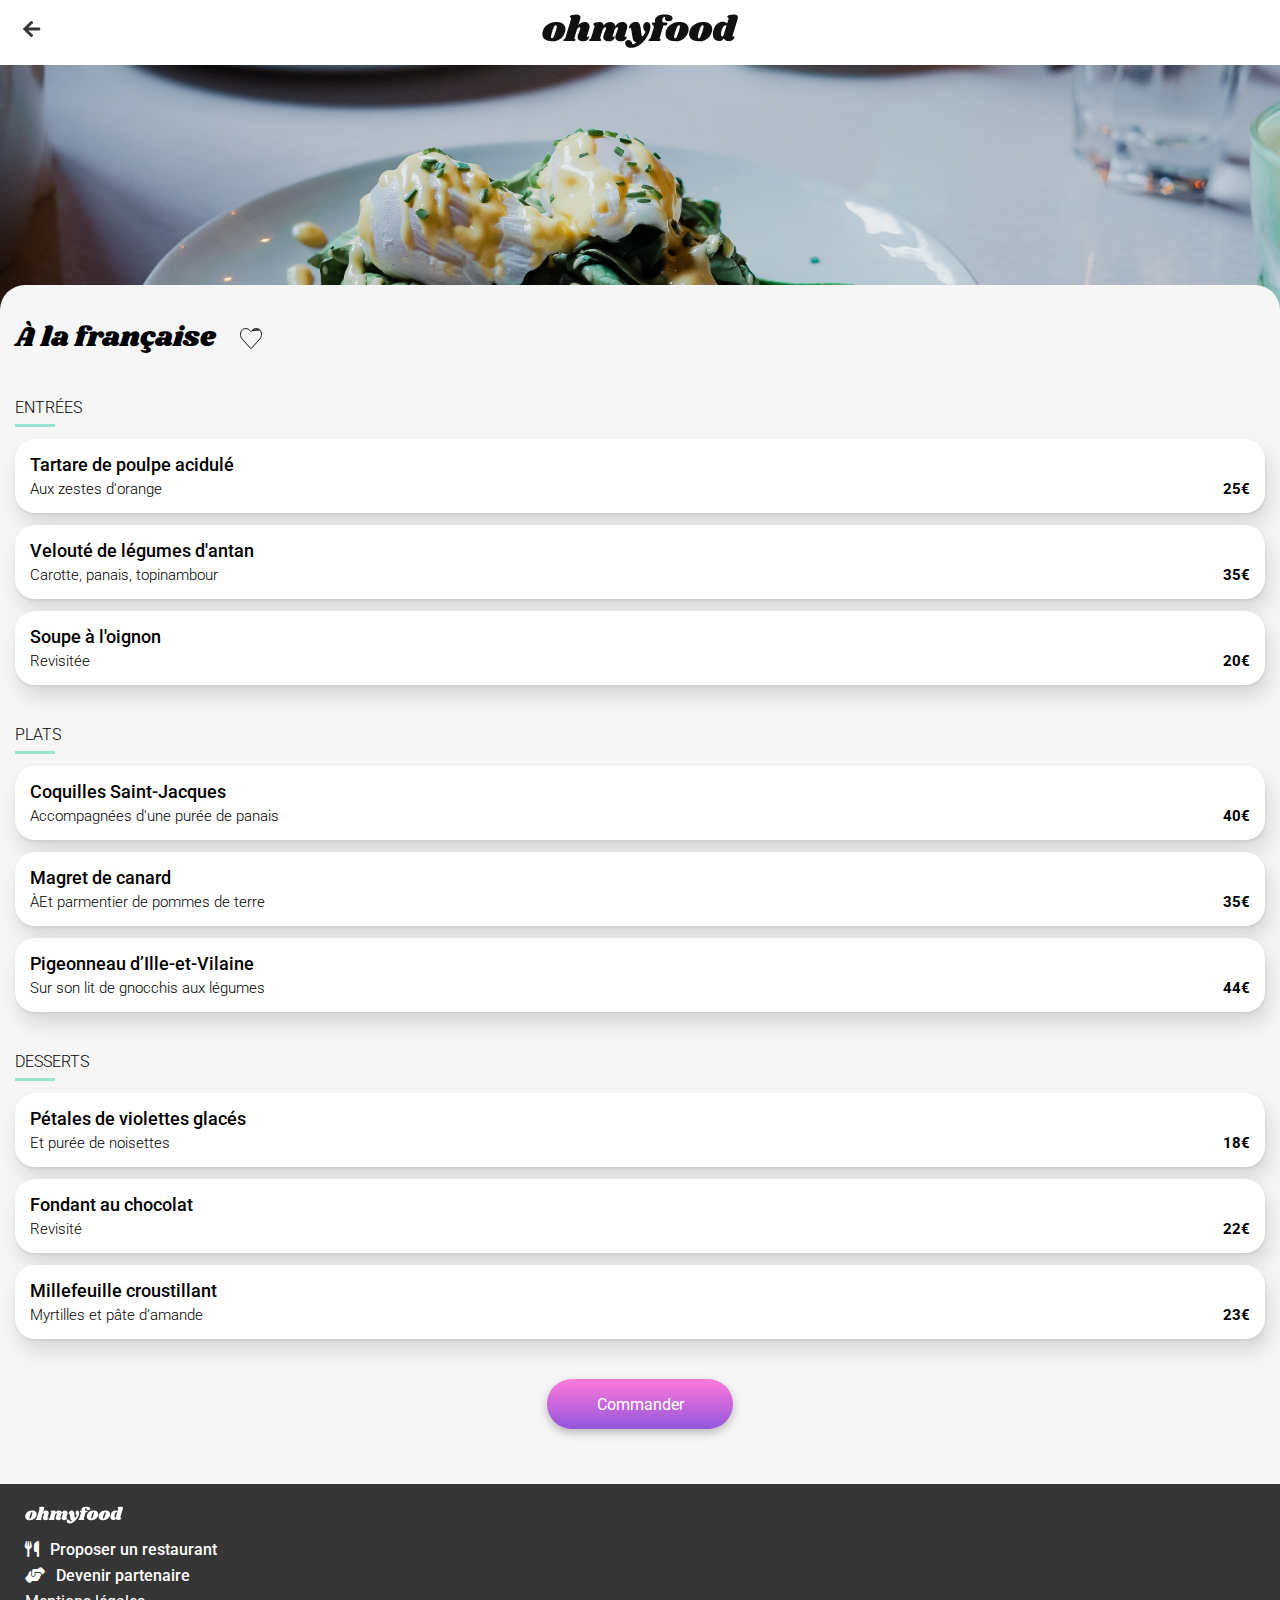
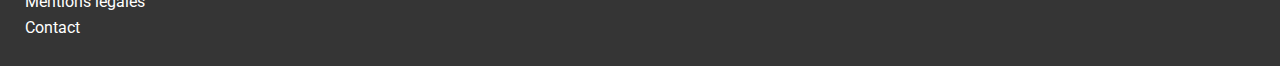
==== A-la-française.html @ bf2f16ec "ok" ====
<!DOCTYPE html>
<html lang="fr">
    <head>
        <meta charset="UTF-8">
        <meta name="viewport" content="width=device-width, initial-scale=1.0">
        <title>À la française</title>
        <link rel="stylesheet" href="https://cdnjs.cloudflare.com/ajax/libs/font-awesome/6.4.2/css/all.min.css">
        <link rel="stylesheet" href="style.css">
        <link rel="preconnect" href="https://fonts.googleapis.com">
        <link rel="preconnect" href="https://fonts.gstatic.com" crossorigin>
        <link href="https://fonts.googleapis.com/css2?family=Roboto:ital,wght@0,100;0,300;0,400;0,500;1,100;1,300;1,400;1,500&family=Shrikhand&display=swap" rel="stylesheet">
    </head>

    <body>
        <header class="header__restaurants">
            <span class="header__restaurants__icon"><a href="index.html"><img src="Assets/images/Icone/GoBack.svg" alt=""></a></span>
            <div><img src="Assets/images/logo/ohmyfood@2x.svg" alt="logo ohmyfood"></div>
        </header>

        <main>

            <section class="section__menu">
                <img class="section__menu__img" src="Assets/images/restaurants/toa-heftiba-DQKerTsQwi0-unsplash.jpg" alt="">
                <div class="menu">
                    <div class="menu__title_container">
                        <h1>À la française</h1>
                        <img class="menu__heart_unliked" src="Assets/images/Icone/Status=Default.svg" alt="">
                        <img class="menu__heart_liked" src="Assets/images/Icone/Status=Liked.svg" alt="">
                    </div>

                    <article class="menu__contain">
                        <h2>Entrées</h2>

                        <div class="menu__card ">
                            <p class="menu__card__title">Tartare de poulpe acidulé</p>
                            <p class="menu__card__subtitle">Aux zestes d'orange</p>
                            <span class="menu__card__price">25€</span>
                        </div>

                        <div class="menu__card ">
                            <p class="menu__card__title">Velouté de légumes d'antan</p>
                            <p class="menu__card__subtitle">Carotte, panais, topinambour</p>
                            <span class="menu__card__price">35€</span>
                        </div>

                        <div class="menu__card ">
                            <p class="menu__card__title">Soupe à l'oignon</p>
                            <p class="menu__card__subtitle">Revisitée</p>
                            <span class="menu__card__price">20€</span>
                        </div>
                    </article>

                    <article class="menu__contain">
                        <h2>Plats</h2>

                        <div class="menu__card ">
                            <p class="menu__card__title">Coquilles Saint-Jacques</p>
                            <p class="menu__card__subtitle">Accompagnées d'une purée de panais</p>
                            <span class="menu__card__price">40€</span>
                        </div>

                        <div class="menu__card ">
                            <p class="menu__card__title">Magret de canard</p>
                            <p class="menu__card__subtitle">ÀEt parmentier de pommes de terre</p>
                            <span class="menu__card__price">35€</span>
                        </div>

                        <div class="menu__card ">
                            <p class="menu__card__title">Pigeonneau d’Ille-et-Vilaine</p>
                            <p class="menu__card__subtitle">Sur son lit de gnocchis aux légumes</p>
                            <span class="menu__card__price">44€</span>
                        </div>
                    </article>

                    <article class="menu__contain">
                        <h2>Desserts</h2>

                        <div class="menu__card ">
                            <p class="menu__card__title">Pétales de violettes glacés</p>
                            <p class="menu__card__subtitle">Et purée de noisettes</p>
                            <span class="menu__card__price">18€</span>
                        </div>

                        <div class="menu__card ">
                            <p class="menu__card__title">Fondant au chocolat</p>
                            <p class="menu__card__subtitle">Revisité</p>
                            <span class="menu__card__price">22€</span>
                        </div>

                        <div class="menu__card ">
                            <p class="menu__card__title">Millefeuille croustillant</p>
                            <p class="menu__card__subtitle">Myrtilles et pâte d’amande</p>
                            <span class="menu__card__price">23€</span>
                        </div>
                    </article>

                    <div class="menu__btn__container"><button class="menu__btn">Commander</button></div>

                </div>
            </section>
        </main>

        <footer class="footer">
            <img src="Assets/images/logo/ohmyfood.svg" alt="logo Ohmyfood">
            <div class="footer__contain">
                <p><i class="fa-solid fa-utensils"></i>Proposer un restaurant</p>
                <p><i class="fa-solid fa-handshake-angle"></i>Devenir partenaire</p>
                <p class="size__txt">Mentions légales</p>
                <p class="size__txt">Contact</p>
            </div>
        </footer>
    </body>
</html>
---- style.css ----
.header__restaurants {
  display: flex;
  justify-content: center;
  padding: 14px 17px 13px 17px;
  position: relative;
}
.header__restaurants__icon {
  position: absolute;
  left: 17px;
}

.section__menu {
  display: flex;
  flex-direction: column;
  position: relative;
  background-color: #F6F6F6;
}
.section__menu h1 {
  font-family: "Shrikhand", cursive;
  font-size: 28px;
  margin-top: 32px;
  margin-right: 24px;
  font-weight: 400;
  margin-bottom: 0px;
}
.section__menu__img {
  object-fit: cover;
  height: 275px;
}
.section__menu .menu {
  background-color: #F6F6F6;
  position: relative;
  top: -55px;
  border-radius: 25px 25px 0px 0px;
  padding: 0px 15px;
  display: flex;
  flex-direction: column;
  gap: 40px;
}
.section__menu .menu h2 {
  font-size: 16px;
  font-style: normal;
  font-weight: 300;
  line-height: normal;
  text-transform: uppercase;
  border-bottom: 3px solid #99E2D0;
  margin: 0px;
  padding-bottom: 7px;
  width: 40px;
}
.section__menu .menu__title_container {
  position: relative;
  display: flex;
}
.section__menu .menu__heart_unliked {
  position: relative;
  bottom: -17px;
}
.section__menu .menu__heart_liked {
  position: relative;
  left: -22px;
  bottom: -17px;
  display: none;
}
.section__menu .menu__contain {
  display: flex;
  flex-direction: column;
  gap: 12px;
}
.section__menu .menu__card {
  background-color: white;
  border-radius: 20px;
  display: flex;
  flex-direction: column;
  padding: 15px;
  position: relative;
  gap: 5px;
  box-shadow: 0.9px 1.3px 2.4px rgba(0, 0, 0, 0.06), 4px 12px 19px rgba(0, 0, 0, 0.12);
}
.section__menu .menu__card p {
  margin: 0px;
}
.section__menu .menu__card__price {
  position: absolute;
  bottom: 15px;
  right: 15px;
  font-size: 15px;
  font-weight: 700;
}
.section__menu .menu__card__title {
  font-size: 18px;
  font-weight: 500;
}
.section__menu .menu__card__subtitle {
  font-size: 15px;
  font-weight: 300;
}
.section__menu .menu__btn__container {
  display: flex;
  justify-content: center;
}
.section__menu .menu__btn {
  border-radius: 25px;
  border: none;
  background-image: linear-gradient(0deg, #9356DC, #FF79DA);
  width: 186px;
  height: 50px;
  color: white;
  box-shadow: 0px 4px 10px 0px rgba(0, 0, 0, 0.25);
  font-family: "Roboto", sans-serif;
  font-size: 16px;
}

body {
  margin: 0px;
  font-family: "Roboto", sans-serif;
}

.header {
  display: flex;
  flex-direction: column;
  width: 100%;
}
.header .img__container {
  padding: 14px 89px 13px 89px;
  display: flex;
  justify-content: center;
}
.header img {
  width: 162px;
  height: 36px;
  padding: 0px 19px 0px 16px;
}
.header .header__location {
  display: flex;
  align-items: center;
  gap: 17px;
  justify-content: center;
  background-color: #EAEAEA;
}

.section-1 {
  display: flex;
  flex-direction: column;
  align-items: center;
  background-color: #F6F6F6;
  text-align: center;
  padding: 0px 25px 0px 25px;
}
.section-1 h1 {
  font-weight: 700;
  margin-top: 39px;
}
.section-1 p {
  font-size: 18px;
  font-weight: 300;
  color: #353535;
  margin: 0px;
}
.section-1 .btn {
  border-radius: 25px;
  border: none;
  background-image: linear-gradient(0deg, #9356DC, #FF79DA);
  width: 218px;
  height: 50px;
  color: white;
  box-shadow: 0px 4px 10px 0px rgba(0, 0, 0, 0.25);
  margin-bottom: 57px;
  margin-top: 27px;
  font-family: "Roboto", sans-serif;
  font-size: 16px;
}

.Fonctionnement {
  padding-left: 25px;
  padding-right: 25px;
  margin-top: 48px;
  margin-bottom: 68px;
}
.Fonctionnement h2 {
  margin-bottom: 26px;
  margin-top: 0px;
}
.Fonctionnement ol {
  display: flex;
  flex-direction: column;
  list-style-type: none;
  gap: 36px;
  padding: 0px;
}
.Fonctionnement li {
  background-color: #F6F6F6;
  padding: 20px 20px;
  border-radius: 15px;
  height: 32px;
  align-content: center;
  display: flex;
  flex-wrap: wrap;
  box-shadow: 0px 4px 15px 0px rgba(0, 0, 0, 0.15);
  font-weight: 500;
}
.Fonctionnement li .icon {
  color: #7E7E7E;
  margin-right: 20px;
}
.Fonctionnement li .icon__purple {
  color: #9356DC;
}
.Fonctionnement .numeration {
  background-color: #9356DC;
  color: white;
  display: grid;
  width: 24px;
  height: 24px;
  place-items: center;
  border-radius: 50px;
  position: relative;
  left: -30px;
}

.Restaurants {
  background-color: #F6F6F6;
  padding: 0px 25px 0px 25px;
  display: flow-root;
}
.Restaurants h2 {
  margin-top: 54px;
}
.Restaurants a {
  text-decoration: none;
  color: black;
}
.Restaurants .cards__container {
  display: flex;
  flex-direction: column;
  gap: 18px;
  margin-bottom: 66px;
}
.Restaurants .card {
  display: flex;
  flex-direction: column;
  border-radius: 15px;
  background-color: white;
  position: relative;
}
.Restaurants .card__img {
  object-fit: cover;
  border-radius: 15px 15px 0px 0px;
  height: 180px;
}
.Restaurants .card__new {
  height: 29px;
  width: 80px;
  background-color: #99E2D0;
  display: flex;
  place-items: center;
  justify-content: center;
  position: absolute;
  right: 13px;
  margin-top: 10px;
  color: #008766;
  border-radius: 2px;
}
.Restaurants .card__contain {
  padding: 16px 13px 12px 13px;
}
.Restaurants .card__tittle {
  font-size: 18px;
  font-weight: 700;
  margin: 0px;
}
.Restaurants .card__sub-tittle {
  font-size: 17px;
  font-weight: 300;
  margin: 0px;
}
.Restaurants .card__heart-container {
  display: flex;
  position: relative;
}
.Restaurants .card__heart-container .heart {
  position: absolute;
  right: 10px;
  top: -32px;
}
.Restaurants .card__heart-container .heart__like {
  display: none;
}

.footer {
  display: flex;
  flex-direction: column;
  padding: 22px 25px;
  align-items: flex-start;
  gap: 16px;
  background-color: #353535;
}
.footer .footer__contain {
  display: flex;
  flex-direction: column;
}
.footer p {
  color: white;
  font-weight: 500;
  margin-bottom: 7px;
  margin-top: 0px;
}
.footer i {
  margin-right: 11px;
}
.footer .size__txt {
  font-weight: 400;
}

/*# sourceMappingURL=style.css.map */
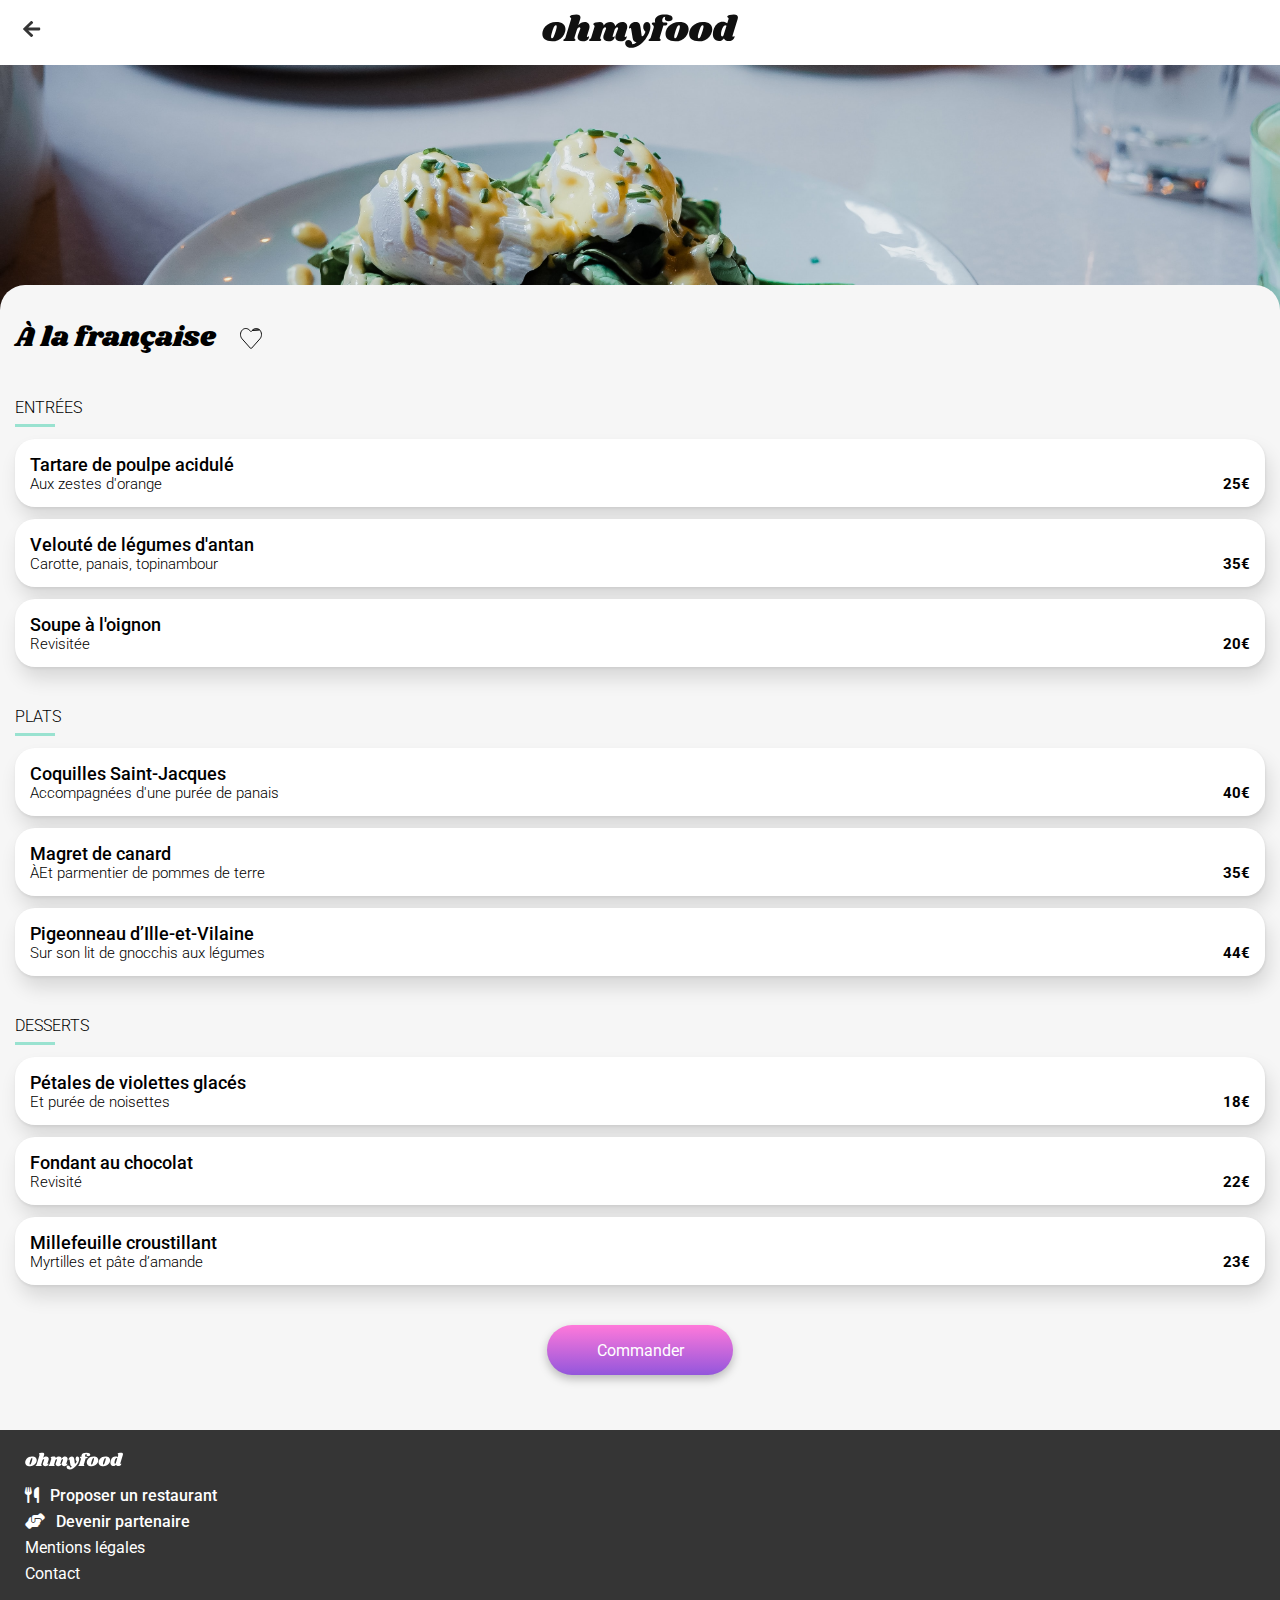
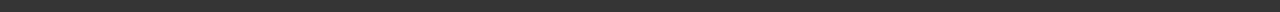
==== commit 33b0a70a: "ok" ====
--- a/A-la-française.html
+++ b/A-la-française.html
@@ -32,21 +32,33 @@
                         <h2>Entrées</h2>
 
                         <div class="menu__card ">
-                            <p class="menu__card__title">Tartare de poulpe acidulé</p>
-                            <p class="menu__card__subtitle">Aux zestes d'orange</p>
-                            <span class="menu__card__price">25€</span>
+                            <div>
+                                <p class="menu__card__title">Tartare de poulpe acidulé</p>
+                                <p class="menu__card__subtitle">Aux zestes d'orange<span class="menu__card__price">25€</span></p>
+                            </div>
+                            <div class="menu__card__select__btn ">
+                                <img src="Assets/images/Icone/Select button.svg" alt=""> 
+                             </div>
                         </div>
 
                         <div class="menu__card ">
-                            <p class="menu__card__title">Velouté de légumes d'antan</p>
-                            <p class="menu__card__subtitle">Carotte, panais, topinambour</p>
-                            <span class="menu__card__price">35€</span>
+                            <div>
+                                <p class="menu__card__title">Velouté de légumes d'antan</p>
+                                <p class="menu__card__subtitle">Carotte, panais, topinambour<span class="menu__card__price">35€</span></p>
+                            </div>
+                            <div class="menu__card__select__btn ">
+                                <img src="Assets/images/Icone/Select button.svg" alt=""> 
+                             </div>
                         </div>
 
                         <div class="menu__card ">
-                            <p class="menu__card__title">Soupe à l'oignon</p>
-                            <p class="menu__card__subtitle">Revisitée</p>
-                            <span class="menu__card__price">20€</span>
+                            <div>
+                                <p class="menu__card__title">Soupe à l'oignon</p>
+                                <p class="menu__card__subtitle">Revisitée<span class="menu__card__price">20€</span></p>
+                            </div>
+                            <div class="menu__card__select__btn ">
+                                <img src="Assets/images/Icone/Select button.svg" alt=""> 
+                             </div>
                         </div>
                     </article>
 
@@ -54,21 +66,33 @@
                         <h2>Plats</h2>
 
                         <div class="menu__card ">
-                            <p class="menu__card__title">Coquilles Saint-Jacques</p>
-                            <p class="menu__card__subtitle">Accompagnées d'une purée de panais</p>
-                            <span class="menu__card__price">40€</span>
+                            <div>
+                                <p class="menu__card__title">Coquilles Saint-Jacques</p>
+                                <p class="menu__card__subtitle">Accompagnées d'une purée de panais<span class="menu__card__price">40€</span></p>
+                            </div>
+                            <div class="menu__card__select__btn ">
+                                <img src="Assets/images/Icone/Select button.svg" alt=""> 
+                             </div>
                         </div>
 
                         <div class="menu__card ">
-                            <p class="menu__card__title">Magret de canard</p>
-                            <p class="menu__card__subtitle">ÀEt parmentier de pommes de terre</p>
-                            <span class="menu__card__price">35€</span>
+                            <div>
+                                <p class="menu__card__title">Magret de canard</p>
+                                <p class="menu__card__subtitle">ÀEt parmentier de pommes de terre<span class="menu__card__price">35€</span></p>
+                            </div>
+                            <div class="menu__card__select__btn ">
+                                <img src="Assets/images/Icone/Select button.svg" alt=""> 
+                             </div>
                         </div>
 
                         <div class="menu__card ">
-                            <p class="menu__card__title">Pigeonneau d’Ille-et-Vilaine</p>
-                            <p class="menu__card__subtitle">Sur son lit de gnocchis aux légumes</p>
-                            <span class="menu__card__price">44€</span>
+                            <div>
+                                <p class="menu__card__title">Pigeonneau d’Ille-et-Vilaine</p>
+                                <p class="menu__card__subtitle">Sur son lit de gnocchis aux légumes<span class="menu__card__price">44€</span></p>
+                            </div>
+                            <div class="menu__card__select__btn ">
+                                <img src="Assets/images/Icone/Select button.svg" alt=""> 
+                             </div>
                         </div>
                     </article>
 
@@ -76,21 +100,33 @@
                         <h2>Desserts</h2>
 
                         <div class="menu__card ">
-                            <p class="menu__card__title">Pétales de violettes glacés</p>
-                            <p class="menu__card__subtitle">Et purée de noisettes</p>
-                            <span class="menu__card__price">18€</span>
+                            <div>
+                                <p class="menu__card__title">Pétales de violettes glacés</p>
+                                <p class="menu__card__subtitle">Et purée de noisettes<span class="menu__card__price">18€</span></p>
+                            </div>
+                            <div class="menu__card__select__btn ">
+                                <img src="Assets/images/Icone/Select button.svg" alt=""> 
+                             </div>
                         </div>
 
                         <div class="menu__card ">
-                            <p class="menu__card__title">Fondant au chocolat</p>
-                            <p class="menu__card__subtitle">Revisité</p>
-                            <span class="menu__card__price">22€</span>
+                            <div>
+                                <p class="menu__card__title">Fondant au chocolat</p>
+                                <p class="menu__card__subtitle">Revisité<span class="menu__card__price">22€</span></p>
+                            </div>
+                            <div class="menu__card__select__btn ">
+                                <img src="Assets/images/Icone/Select button.svg" alt=""> 
+                             </div>
                         </div>
 
                         <div class="menu__card ">
-                            <p class="menu__card__title">Millefeuille croustillant</p>
-                            <p class="menu__card__subtitle">Myrtilles et pâte d’amande</p>
-                            <span class="menu__card__price">23€</span>
+                            <div>
+                                <p class="menu__card__title">Millefeuille croustillant</p>
+                                <p class="menu__card__subtitle">Myrtilles et pâte d’amande<span class="menu__card__price">23€</span></p>
+                            </div>
+                            <div class="menu__card__select__btn ">
+                                <img src="Assets/images/Icone/Select button.svg" alt=""> 
+                             </div>
                         </div>
                     </article>
 
--- a/style.css
+++ b/style.css
@@ -75,15 +75,13 @@
   padding: 15px;
   position: relative;
   gap: 5px;
+  height: 38px;
   box-shadow: 0.9px 1.3px 2.4px rgba(0, 0, 0, 0.06), 4px 12px 19px rgba(0, 0, 0, 0.12);
 }
 .section__menu .menu__card p {
   margin: 0px;
 }
 .section__menu .menu__card__price {
-  position: absolute;
-  bottom: 15px;
-  right: 15px;
   font-size: 15px;
   font-weight: 700;
 }
@@ -94,6 +92,14 @@
 .section__menu .menu__card__subtitle {
   font-size: 15px;
   font-weight: 300;
+  display: flex;
+  justify-content: space-between;
+}
+.section__menu .menu__card__select__btn {
+  position: absolute;
+  right: -1px;
+  top: -1px;
+  display: none;
 }
 .section__menu .menu__btn__container {
   display: flex;
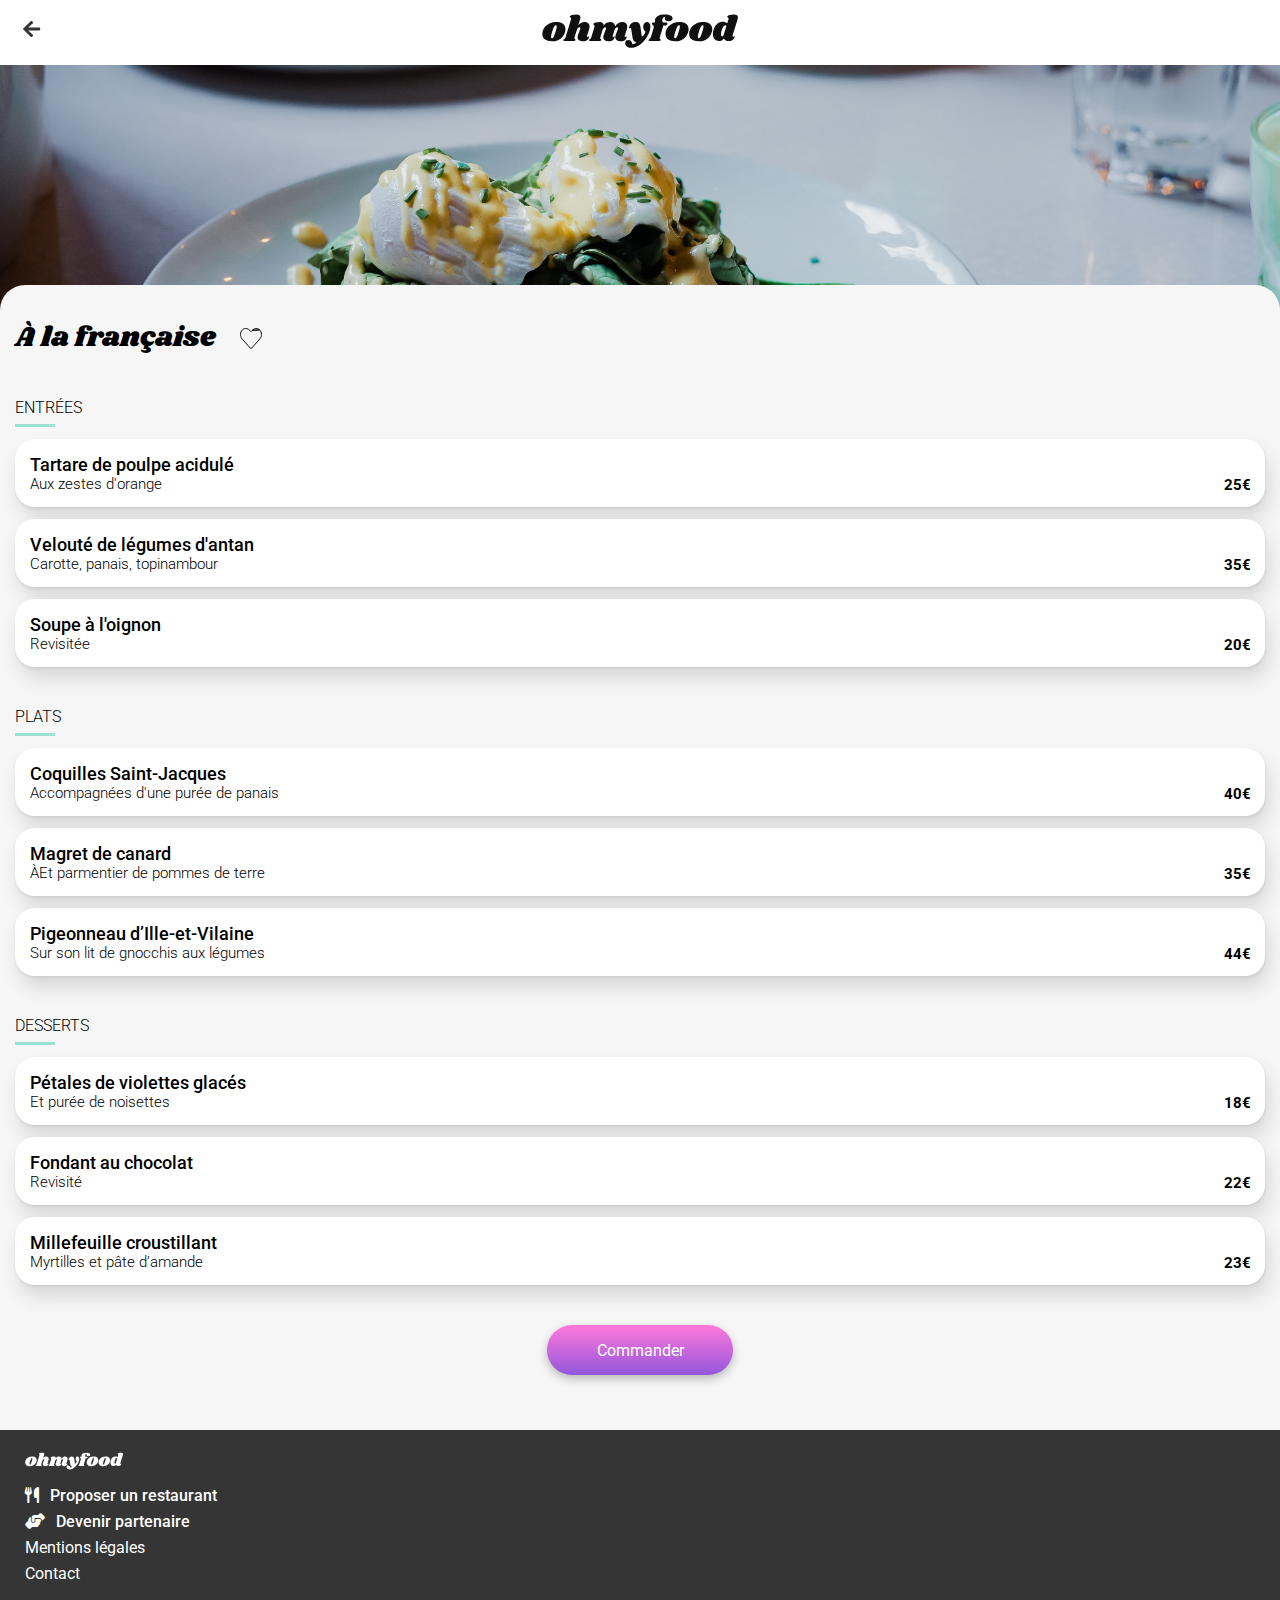
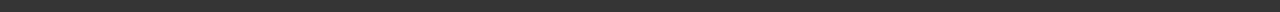
==== commit 0d66e3df: "ok" ====
--- a/A-la-française.html
+++ b/A-la-française.html
@@ -32,32 +32,35 @@
                         <h2>Entrées</h2>
 
                         <div class="menu__card ">
-                            <div>
+                            <div class="menu__text_container">
                                 <p class="menu__card__title">Tartare de poulpe acidulé</p>
-                                <p class="menu__card__subtitle">Aux zestes d'orange<span class="menu__card__price">25€</span></p>
+                                <p class="menu__card__subtitle">Aux zestes d'orange</p>
                             </div>
-                            <div class="menu__card__select__btn ">
-                                <img src="Assets/images/Icone/Select button.svg" alt=""> 
+                            <div class="menu__card__select__btn_container">
+                                <span class="menu__card__price">25€</span>
+                                <img class="menu__card__select__btn" src="Assets/images/Icone/Select button.svg" alt=""> 
                              </div>
                         </div>
 
                         <div class="menu__card ">
-                            <div>
+                            <div class="menu__text_container">
                                 <p class="menu__card__title">Velouté de légumes d'antan</p>
-                                <p class="menu__card__subtitle">Carotte, panais, topinambour<span class="menu__card__price">35€</span></p>
+                                <p class="menu__card__subtitle">Carotte, panais, topinambour</p>
                             </div>
-                            <div class="menu__card__select__btn ">
-                                <img src="Assets/images/Icone/Select button.svg" alt=""> 
+                            <div class="menu__card__select__btn_container">
+                                <span class="menu__card__price">35€</span>
+                                <img class="menu__card__select__btn" src="Assets/images/Icone/Select button.svg" alt="">
                              </div>
                         </div>
 
                         <div class="menu__card ">
-                            <div>
+                            <div class="menu__text_container">
                                 <p class="menu__card__title">Soupe à l'oignon</p>
-                                <p class="menu__card__subtitle">Revisitée<span class="menu__card__price">20€</span></p>
+                                <p class="menu__card__subtitle">Revisitée</p>
                             </div>
-                            <div class="menu__card__select__btn ">
-                                <img src="Assets/images/Icone/Select button.svg" alt=""> 
+                            <div class="menu__card__select__btn_container">
+                                <span class="menu__card__price">20€</span>
+                                <img class="menu__card__select__btn" src="Assets/images/Icone/Select button.svg" alt="">
                              </div>
                         </div>
                     </article>
@@ -66,32 +69,35 @@
                         <h2>Plats</h2>
 
                         <div class="menu__card ">
-                            <div>
+                            <div class="menu__text_container">
                                 <p class="menu__card__title">Coquilles Saint-Jacques</p>
-                                <p class="menu__card__subtitle">Accompagnées d'une purée de panais<span class="menu__card__price">40€</span></p>
+                                <p class="menu__card__subtitle">Accompagnées d'une purée de panais</p>
                             </div>
-                            <div class="menu__card__select__btn ">
-                                <img src="Assets/images/Icone/Select button.svg" alt=""> 
+                            <div class="menu__card__select__btn_container">
+                                <span class="menu__card__price">40€</span>
+                                <img class="menu__card__select__btn" src="Assets/images/Icone/Select button.svg" alt=""> 
                              </div>
                         </div>
 
                         <div class="menu__card ">
-                            <div>
+                            <div class="menu__text_container">
                                 <p class="menu__card__title">Magret de canard</p>
-                                <p class="menu__card__subtitle">ÀEt parmentier de pommes de terre<span class="menu__card__price">35€</span></p>
+                                <p class="menu__card__subtitle">ÀEt parmentier de pommes de terre</p>
                             </div>
-                            <div class="menu__card__select__btn ">
-                                <img src="Assets/images/Icone/Select button.svg" alt=""> 
+                            <div class="menu__card__select__btn_container">
+                                <span class="menu__card__price">35€</span>
+                                <img class="menu__card__select__btn" src="Assets/images/Icone/Select button.svg" alt=""> 
                              </div>
                         </div>
 
                         <div class="menu__card ">
-                            <div>
+                            <div class="menu__text_container">
                                 <p class="menu__card__title">Pigeonneau d’Ille-et-Vilaine</p>
-                                <p class="menu__card__subtitle">Sur son lit de gnocchis aux légumes<span class="menu__card__price">44€</span></p>
+                                <p class="menu__card__subtitle">Sur son lit de gnocchis aux légumes</p>
                             </div>
-                            <div class="menu__card__select__btn ">
-                                <img src="Assets/images/Icone/Select button.svg" alt=""> 
+                            <div class="menu__card__select__btn_container">
+                                <span class="menu__card__price">44€</span>
+                                <img class="menu__card__select__btn" src="Assets/images/Icone/Select button.svg" alt="">
                              </div>
                         </div>
                     </article>
@@ -100,32 +106,35 @@
                         <h2>Desserts</h2>
 
                         <div class="menu__card ">
-                            <div>
+                            <div class="menu__text_container">
                                 <p class="menu__card__title">Pétales de violettes glacés</p>
-                                <p class="menu__card__subtitle">Et purée de noisettes<span class="menu__card__price">18€</span></p>
+                                <p class="menu__card__subtitle">Et purée de noisettes</p>
                             </div>
-                            <div class="menu__card__select__btn ">
-                                <img src="Assets/images/Icone/Select button.svg" alt=""> 
+                            <div class="menu__card__select__btn_container">
+                                <span class="menu__card__price">18€</span>
+                                <img class="menu__card__select__btn" src="Assets/images/Icone/Select button.svg" alt="">
                              </div>
                         </div>
 
                         <div class="menu__card ">
-                            <div>
+                            <div class="menu__text_container">
                                 <p class="menu__card__title">Fondant au chocolat</p>
-                                <p class="menu__card__subtitle">Revisité<span class="menu__card__price">22€</span></p>
+                                <p class="menu__card__subtitle">Revisité</p>
                             </div>
-                            <div class="menu__card__select__btn ">
-                                <img src="Assets/images/Icone/Select button.svg" alt=""> 
+                            <div class="menu__card__select__btn_container">
+                                <span class="menu__card__price">22€</span>
+                                <img class="menu__card__select__btn" src="Assets/images/Icone/Select button.svg" alt="">
                              </div>
                         </div>
 
                         <div class="menu__card ">
-                            <div>
+                            <div class="menu__text_container">
                                 <p class="menu__card__title">Millefeuille croustillant</p>
-                                <p class="menu__card__subtitle">Myrtilles et pâte d’amande<span class="menu__card__price">23€</span></p>
+                                <p class="menu__card__subtitle">Myrtilles et pâte d’amande</p>
                             </div>
-                            <div class="menu__card__select__btn ">
-                                <img src="Assets/images/Icone/Select button.svg" alt=""> 
+                            <div class="menu__card__select__btn_container">
+                                <span class="menu__card__price">23€</span>
+                                <img class="menu__card__select__btn" src="Assets/images/Icone/Select button.svg" alt=""> 
                              </div>
                         </div>
                     </article>
--- a/style.css
+++ b/style.css
@@ -49,8 +49,12 @@
   width: 40px;
 }
 .section__menu .menu__title_container {
-  position: relative;
-  display: flex;
+  display: flex;
+}
+.section__menu .menu__text_container {
+  display: flex;
+  flex-direction: column;
+  width: 80%;
 }
 .section__menu .menu__heart_unliked {
   position: relative;
@@ -80,10 +84,15 @@
 }
 .section__menu .menu__card p {
   margin: 0px;
+  text-overflow: ellipsis;
+  overflow-x: hidden;
+  white-space: nowrap;
 }
 .section__menu .menu__card__price {
   font-size: 15px;
   font-weight: 700;
+  margin-top: 38px;
+  margin-right: 15px;
 }
 .section__menu .menu__card__title {
   font-size: 18px;
@@ -92,13 +101,14 @@
 .section__menu .menu__card__subtitle {
   font-size: 15px;
   font-weight: 300;
-  display: flex;
-  justify-content: space-between;
-}
-.section__menu .menu__card__select__btn {
+}
+.section__menu .menu__card__select__btn_container {
   position: absolute;
   right: -1px;
   top: -1px;
+  display: flex;
+}
+.section__menu .menu__card__select__btn {
   display: none;
 }
 .section__menu .menu__btn__container {
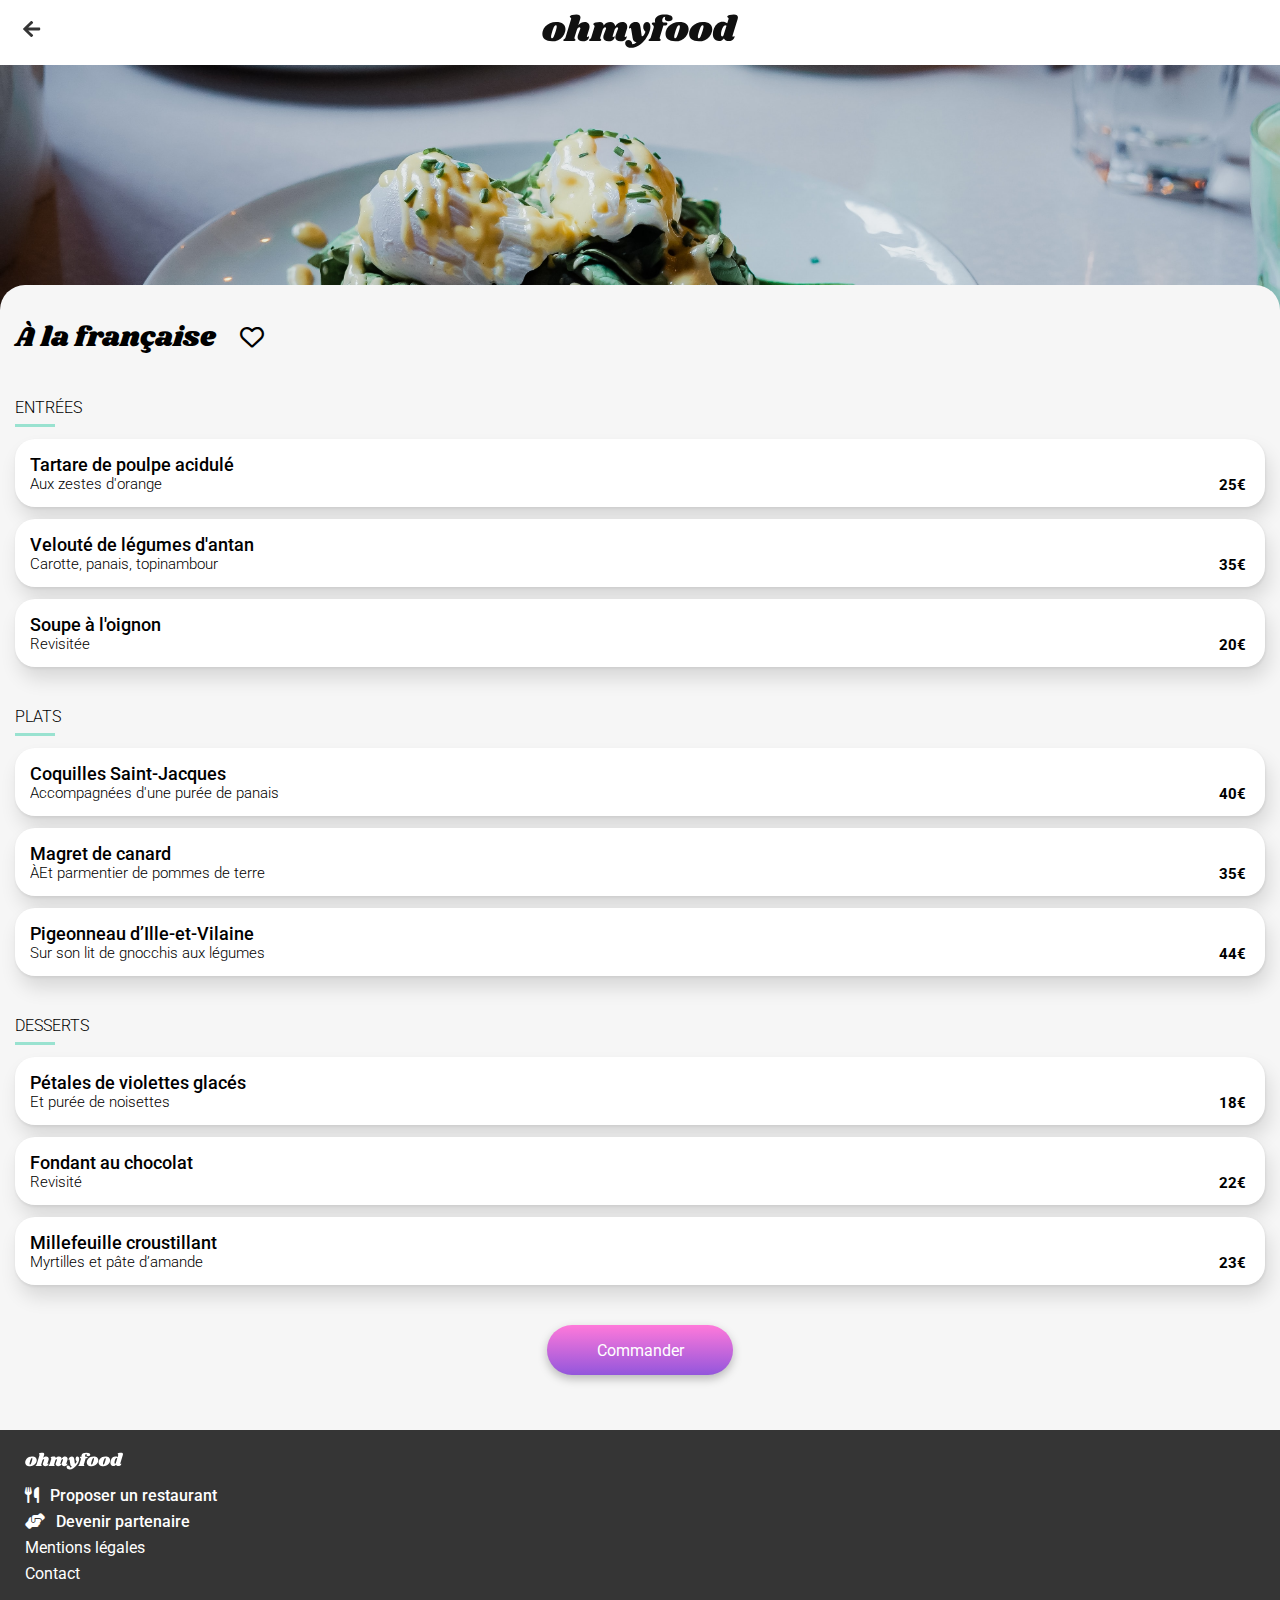
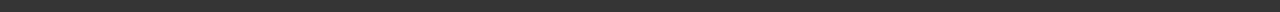
==== commit 5cfbb1a7: "ok" ====
--- a/A-la-française.html
+++ b/A-la-française.html
@@ -24,8 +24,10 @@
                 <div class="menu">
                     <div class="menu__title_container">
                         <h1>À la française</h1>
-                        <img class="menu__heart_unliked" src="Assets/images/Icone/Status=Default.svg" alt="">
-                        <img class="menu__heart_liked" src="Assets/images/Icone/Status=Liked.svg" alt="">
+                        <div class="menu__heart_container">
+                            <i class="fa-heart fas"></i>
+                            <i class="fa-heart far"></i>
+                        </div>
                     </div>
 
                     <article class="menu__contain">
--- a/style.css
+++ b/style.css
@@ -50,21 +50,37 @@
 }
 .section__menu .menu__title_container {
   display: flex;
+  align-items: baseline;
+}
+.section__menu .menu__heart_container {
+  position: relative;
+  height: 24px;
+}
+.section__menu .menu__heart_container i {
+  font-size: 1.5rem;
+}
+.section__menu .menu__heart_container .fas {
+  position: absolute;
+  opacity: 0;
+  cursor: pointer;
+  background-clip: text;
+  -webkit-background-clip: text;
+  color: transparent;
+  background: -webkit-linear-gradient(#9356DC 25%, #FF79DA 100%);
+}
+.section__menu .menu__heart_container:hover .fas {
+  transition: all 150ms ease-in;
+  display: inline;
+  opacity: 1;
+}
+.section__menu .menu__heart_container:hover .far {
+  transition: all 150ms ease-in;
+  opacity: 0;
 }
 .section__menu .menu__text_container {
   display: flex;
   flex-direction: column;
   width: 80%;
-}
-.section__menu .menu__heart_unliked {
-  position: relative;
-  bottom: -17px;
-}
-.section__menu .menu__heart_liked {
-  position: relative;
-  left: -22px;
-  bottom: -17px;
-  display: none;
 }
 .section__menu .menu__contain {
   display: flex;
@@ -109,7 +125,14 @@
   display: flex;
 }
 .section__menu .menu__card__select__btn {
-  display: none;
+  opacity: 0;
+  width: 5px;
+}
+.section__menu .menu__card__select__btn:hover {
+  opacity: 1;
+  margin-right: 0px;
+  transition: 0.1s;
+  width: 60px;
 }
 .section__menu .menu__btn__container {
   display: flex;
@@ -125,6 +148,11 @@
   box-shadow: 0px 4px 10px 0px rgba(0, 0, 0, 0.25);
   font-family: "Roboto", sans-serif;
   font-size: 16px;
+}
+.section__menu .menu__btn:hover {
+  transform: scale(1.1);
+  opacity: 0.8;
+  box-shadow: 0px 4px 10px 0px rgba(0, 0, 0, 0.35);
 }
 
 body {
@@ -186,6 +214,11 @@
   font-family: "Roboto", sans-serif;
   font-size: 16px;
 }
+.section-1 .btn:hover {
+  opacity: 0.8;
+  box-shadow: 0px 4px 10px 0px rgba(0, 0, 0, 0.35);
+  transition: all 0.5s ease-in-out;
+}
 
 .Fonctionnement {
   padding-left: 25px;
@@ -293,14 +326,28 @@
 .Restaurants .card__heart-container {
   display: flex;
   position: relative;
-}
-.Restaurants .card__heart-container .heart {
-  position: absolute;
-  right: 10px;
-  top: -32px;
-}
-.Restaurants .card__heart-container .heart__like {
-  display: none;
+  justify-content: flex-end;
+}
+.Restaurants .card__heart-container i {
+  font-size: 1.5rem;
+}
+.Restaurants .card__heart-container .fas {
+  position: absolute;
+  opacity: 0;
+  cursor: pointer;
+  background-clip: text;
+  -webkit-background-clip: text;
+  color: transparent;
+  background: -webkit-linear-gradient(#9356DC 25%, #FF79DA 100%);
+}
+.Restaurants .card__heart-container:hover .fas {
+  transition: all 150ms ease-in;
+  display: inline;
+  opacity: 1;
+}
+.Restaurants .card__heart-container:hover .far {
+  transition: all 150ms ease-in;
+  opacity: 0;
 }
 
 .footer {
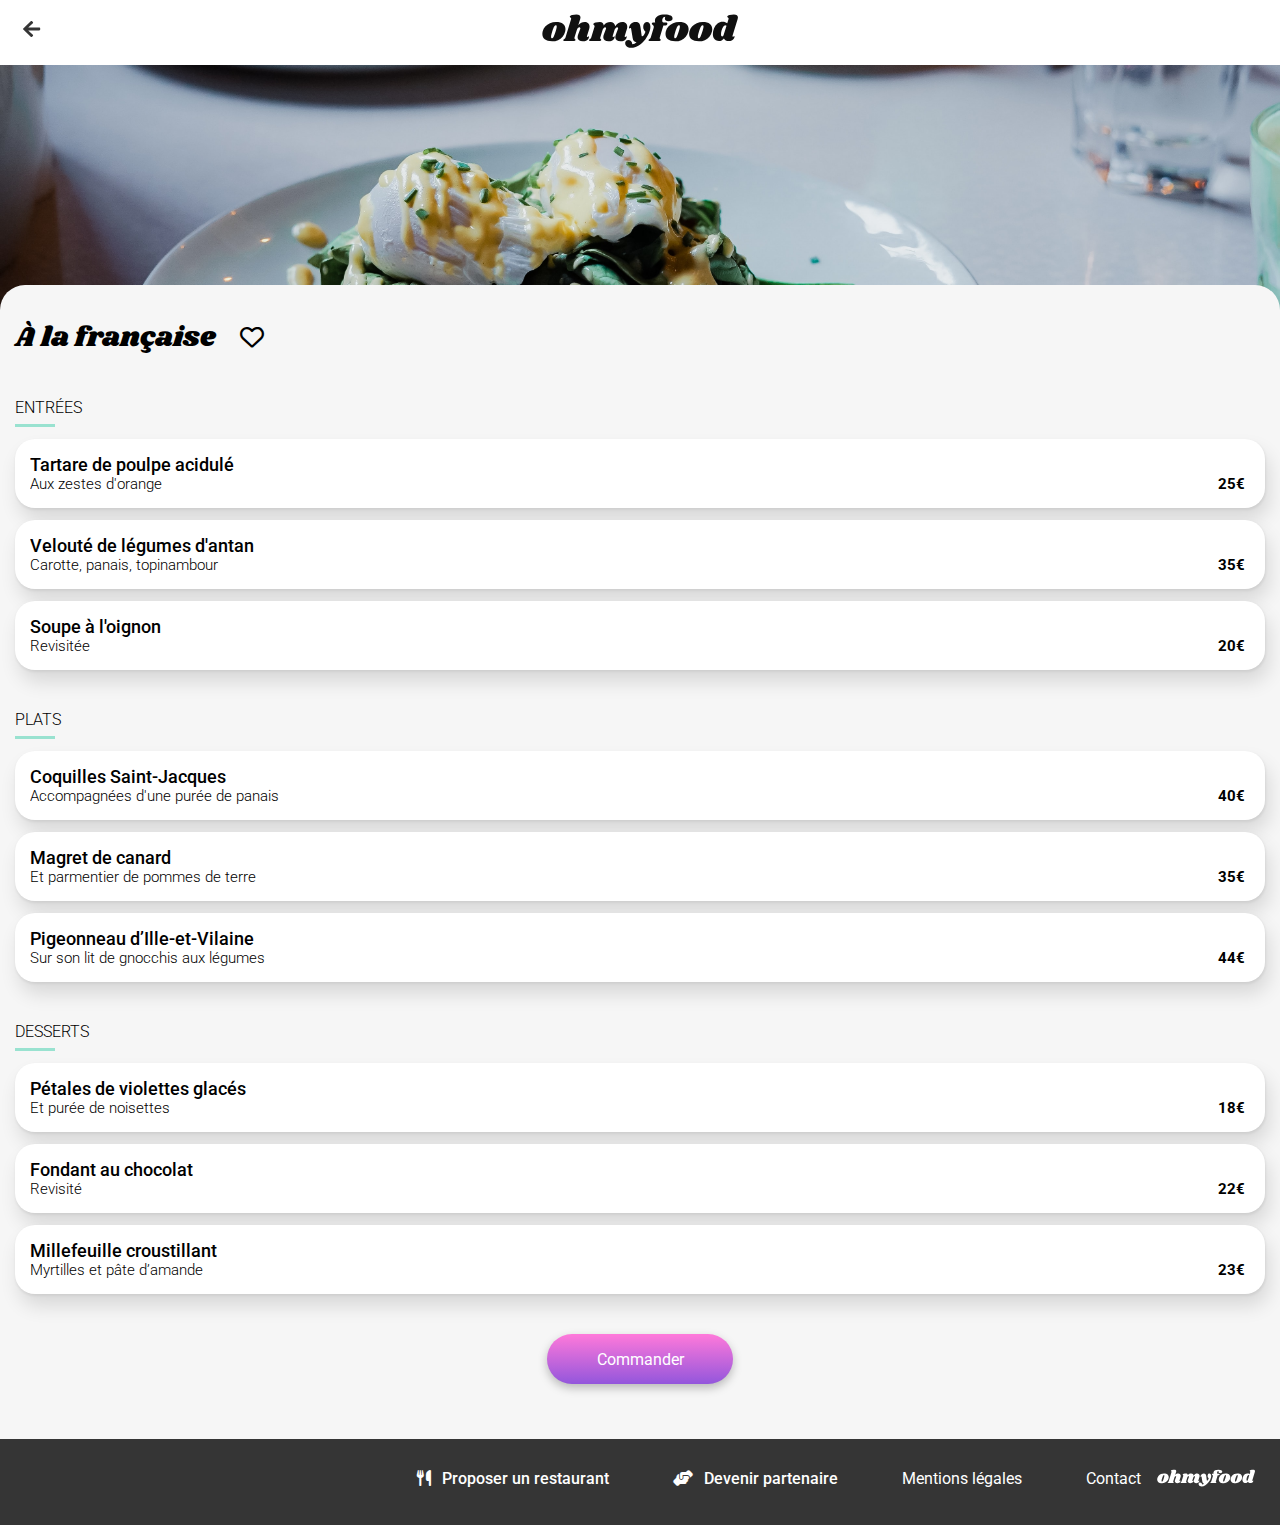
==== commit bbf85aa7: "finition animation" ====
--- a/A-la-française.html
+++ b/A-la-française.html
@@ -33,115 +33,133 @@
                     <article class="menu__contain">
                         <h2>Entrées</h2>
 
-                        <div class="menu__card ">
-                            <div class="menu__text_container">
-                                <p class="menu__card__title">Tartare de poulpe acidulé</p>
-                                <p class="menu__card__subtitle">Aux zestes d'orange</p>
+                        <div class="card_menu">
+                            <div class="card_menu__text_container">
+                                <p class="card_menu__title">Tartare de poulpe acidulé</p>
+                                <p class="card_menu__subtitle">Aux zestes d'orange</p>
                             </div>
-                            <div class="menu__card__select__btn_container">
-                                <span class="menu__card__price">25€</span>
-                                <img class="menu__card__select__btn" src="Assets/images/Icone/Select button.svg" alt=""> 
-                             </div>
+                            <div class="card_menu__price">25€</div>
+                            <div class="card_menu__check_done">
+                                <div class="card_menu__check_wrap">
+                                    <i class="card_menu__check_icon fas fa-check"></i>
+                                </div>
+                            </div>
                         </div>
 
-                        <div class="menu__card ">
-                            <div class="menu__text_container">
-                                <p class="menu__card__title">Velouté de légumes d'antan</p>
-                                <p class="menu__card__subtitle">Carotte, panais, topinambour</p>
+                        <div class="card_menu">
+                            <div class="card_menu__text_container">
+                                <p class="card_menu__title">Velouté de légumes d'antan</p>
+                                <p class="card_menu__subtitle">Carotte, panais, topinambour</p>
                             </div>
-                            <div class="menu__card__select__btn_container">
-                                <span class="menu__card__price">35€</span>
-                                <img class="menu__card__select__btn" src="Assets/images/Icone/Select button.svg" alt="">
-                             </div>
+                            <div class="card_menu__price">35€</div>
+                            <div class="card_menu__check_done">
+                                <div class="card_menu__check_wrap">
+                                    <i class="card_menu__check_icon fas fa-check"></i>
+                                </div>
+                            </div>
                         </div>
 
-                        <div class="menu__card ">
-                            <div class="menu__text_container">
-                                <p class="menu__card__title">Soupe à l'oignon</p>
-                                <p class="menu__card__subtitle">Revisitée</p>
+                        <div class="card_menu">
+                            <div class="card_menu__text_container">
+                                <p class="card_menu__title">Soupe à l'oignon</p>
+                                <p class="card_menu__subtitle">Revisitée</p>
                             </div>
-                            <div class="menu__card__select__btn_container">
-                                <span class="menu__card__price">20€</span>
-                                <img class="menu__card__select__btn" src="Assets/images/Icone/Select button.svg" alt="">
-                             </div>
+                            <div class="card_menu__price">20€</div>
+                            <div class="card_menu__check_done">
+                                <div class="card_menu__check_wrap">
+                                    <i class="card_menu__check_icon fas fa-check"></i>
+                                </div>
+                            </div>
                         </div>
                     </article>
 
                     <article class="menu__contain">
                         <h2>Plats</h2>
 
-                        <div class="menu__card ">
-                            <div class="menu__text_container">
-                                <p class="menu__card__title">Coquilles Saint-Jacques</p>
-                                <p class="menu__card__subtitle">Accompagnées d'une purée de panais</p>
+                        <div class="card_menu">
+                            <div class="card_menu__text_container">
+                                <p class="card_menu__title">Coquilles Saint-Jacques</p>
+                                <p class="card_menu__subtitle">Accompagnées d'une purée de panais</p>
                             </div>
-                            <div class="menu__card__select__btn_container">
-                                <span class="menu__card__price">40€</span>
-                                <img class="menu__card__select__btn" src="Assets/images/Icone/Select button.svg" alt=""> 
-                             </div>
+                            <div class="card_menu__price">40€</div>
+                            <div class="card_menu__check_done">
+                                <div class="card_menu__check_wrap">
+                                    <i class="card_menu__check_icon fas fa-check"></i>
+                                </div>
+                            </div>
                         </div>
 
-                        <div class="menu__card ">
-                            <div class="menu__text_container">
-                                <p class="menu__card__title">Magret de canard</p>
-                                <p class="menu__card__subtitle">ÀEt parmentier de pommes de terre</p>
+                        <div class="card_menu">
+                            <div class="card_menu__text_container">
+                                <p class="card_menu__title">Magret de canard</p>
+                                <p class="card_menu__subtitle">Et parmentier de pommes de terre</p>
                             </div>
-                            <div class="menu__card__select__btn_container">
-                                <span class="menu__card__price">35€</span>
-                                <img class="menu__card__select__btn" src="Assets/images/Icone/Select button.svg" alt=""> 
-                             </div>
+                            <div class="card_menu__price">35€</div>
+                            <div class="card_menu__check_done">
+                                <div class="card_menu__check_wrap">
+                                    <i class="card_menu__check_icon fas fa-check"></i>
+                                </div>
+                            </div>
                         </div>
 
-                        <div class="menu__card ">
-                            <div class="menu__text_container">
-                                <p class="menu__card__title">Pigeonneau d’Ille-et-Vilaine</p>
-                                <p class="menu__card__subtitle">Sur son lit de gnocchis aux légumes</p>
+                        <div class="card_menu">
+                            <div class="card_menu__text_container">
+                                <p class="card_menu__title">Pigeonneau d’Ille-et-Vilaine</p>
+                                <p class="card_menu__subtitle">Sur son lit de gnocchis aux légumes</p>
                             </div>
-                            <div class="menu__card__select__btn_container">
-                                <span class="menu__card__price">44€</span>
-                                <img class="menu__card__select__btn" src="Assets/images/Icone/Select button.svg" alt="">
-                             </div>
+                            <div class="card_menu__price">44€</div>
+                            <div class="card_menu__check_done">
+                                <div class="card_menu__check_wrap">
+                                    <i class="card_menu__check_icon fas fa-check"></i>
+                                </div>
+                            </div>
                         </div>
                     </article>
 
                     <article class="menu__contain">
                         <h2>Desserts</h2>
 
-                        <div class="menu__card ">
-                            <div class="menu__text_container">
-                                <p class="menu__card__title">Pétales de violettes glacés</p>
-                                <p class="menu__card__subtitle">Et purée de noisettes</p>
+                        <div class="card_menu">
+                            <div class="card_menu__text_container">
+                                <p class="card_menu__title">Pétales de violettes glacés</p>
+                                <p class="card_menu__subtitle">Et purée de noisettes</p>
                             </div>
-                            <div class="menu__card__select__btn_container">
-                                <span class="menu__card__price">18€</span>
-                                <img class="menu__card__select__btn" src="Assets/images/Icone/Select button.svg" alt="">
-                             </div>
+                            <div class="card_menu__price">18€</div>
+                            <div class="card_menu__check_done">
+                                <div class="card_menu__check_wrap">
+                                    <i class="card_menu__check_icon fas fa-check"></i>
+                                </div>
+                            </div>
                         </div>
 
-                        <div class="menu__card ">
-                            <div class="menu__text_container">
-                                <p class="menu__card__title">Fondant au chocolat</p>
-                                <p class="menu__card__subtitle">Revisité</p>
+                        <div class="card_menu">
+                            <div class="card_menu__text_container">
+                                <p class="card_menu__title">Fondant au chocolat</p>
+                                <p class="card_menu__subtitle">Revisité</p>
                             </div>
-                            <div class="menu__card__select__btn_container">
-                                <span class="menu__card__price">22€</span>
-                                <img class="menu__card__select__btn" src="Assets/images/Icone/Select button.svg" alt="">
-                             </div>
+                            <div class="card_menu__price">22€</div>
+                            <div class="card_menu__check_done">
+                                <div class="card_menu__check_wrap">
+                                    <i class="card_menu__check_icon fas fa-check"></i>
+                                </div>
+                            </div>
                         </div>
 
-                        <div class="menu__card ">
-                            <div class="menu__text_container">
-                                <p class="menu__card__title">Millefeuille croustillant</p>
-                                <p class="menu__card__subtitle">Myrtilles et pâte d’amande</p>
+                        <div class="card_menu">
+                            <div class="card_menu__text_container">
+                                <p class="card_menu__title">Millefeuille croustillant</p>
+                                <p class="card_menu__subtitle">Myrtilles et pâte d’amande</p>
                             </div>
-                            <div class="menu__card__select__btn_container">
-                                <span class="menu__card__price">23€</span>
-                                <img class="menu__card__select__btn" src="Assets/images/Icone/Select button.svg" alt=""> 
-                             </div>
+                            <div class="card_menu__price">23€</div>
+                            <div class="card_menu__check_done">
+                                <div class="card_menu__check_wrap">
+                                    <i class="card_menu__check_icon fas fa-check"></i>
+                                </div>
+                            </div>
                         </div>
                     </article>
 
-                    <div class="menu__btn__container"><button class="menu__btn">Commander</button></div>
+                    <div class="btn__container"><button class="btn__container_btn">Commander</button></div>
 
                 </div>
             </section>
--- a/style.css
+++ b/style.css
@@ -27,7 +27,8 @@
   object-fit: cover;
   height: 275px;
 }
-.section__menu .menu {
+
+.menu {
   background-color: #F6F6F6;
   position: relative;
   top: -55px;
@@ -37,7 +38,7 @@
   flex-direction: column;
   gap: 40px;
 }
-.section__menu .menu h2 {
+.menu h2 {
   font-size: 16px;
   font-style: normal;
   font-weight: 300;
@@ -48,97 +49,128 @@
   padding-bottom: 7px;
   width: 40px;
 }
-.section__menu .menu__title_container {
+.menu__title_container {
   display: flex;
   align-items: baseline;
 }
-.section__menu .menu__heart_container {
+.menu__heart_container {
   position: relative;
   height: 24px;
 }
-.section__menu .menu__heart_container i {
+.menu__heart_container i {
   font-size: 1.5rem;
 }
-.section__menu .menu__heart_container .fas {
+.menu__heart_container .fas {
   position: absolute;
   opacity: 0;
+  background: #9356DC;
+  background: linear-gradient(180deg, #9356DC 25%, #FF79DA 100%);
   cursor: pointer;
   background-clip: text;
   -webkit-background-clip: text;
   color: transparent;
-  background: -webkit-linear-gradient(#9356DC 25%, #FF79DA 100%);
-}
-.section__menu .menu__heart_container:hover .fas {
+}
+.menu__heart_container:hover .fas {
   transition: all 150ms ease-in;
   display: inline;
   opacity: 1;
 }
-.section__menu .menu__heart_container:hover .far {
+.menu__heart_container:hover .far {
   transition: all 150ms ease-in;
   opacity: 0;
 }
-.section__menu .menu__text_container {
-  display: flex;
-  flex-direction: column;
-  width: 80%;
-}
-.section__menu .menu__contain {
+.menu__contain {
   display: flex;
   flex-direction: column;
   gap: 12px;
 }
-.section__menu .menu__card {
+
+.card_menu {
   background-color: white;
   border-radius: 20px;
   display: flex;
-  flex-direction: column;
+  flex-direction: row;
+  width: 100%;
+  max-width: 100%;
+  cursor: pointer;
+  overflow: hidden;
+  animation-fill-mode: both;
+  animation: itemappear 0.8s;
+  box-shadow: 0.9px 1.3px 2.4px rgba(0, 0, 0, 0.06), 4px 12px 19px rgba(0, 0, 0, 0.12);
+}
+.card_menu__text_container {
+  display: flex;
+  flex-direction: column;
+  width: 100%;
   padding: 15px;
-  position: relative;
-  gap: 5px;
-  height: 38px;
-  box-shadow: 0.9px 1.3px 2.4px rgba(0, 0, 0, 0.06), 4px 12px 19px rgba(0, 0, 0, 0.12);
-}
-.section__menu .menu__card p {
+  white-space: nowrap;
+  overflow: hidden;
+  text-overflow: ellipsis;
+}
+.card_menu p {
   margin: 0px;
   text-overflow: ellipsis;
   overflow-x: hidden;
   white-space: nowrap;
 }
-.section__menu .menu__card__price {
+.card_menu__price {
   font-size: 15px;
   font-weight: 700;
-  margin-top: 38px;
-  margin-right: 15px;
-}
-.section__menu .menu__card__title {
+  display: flex;
+  justify-content: flex-end;
+  align-items: flex-end;
+  padding: 15px;
+  margin-right: 10px;
+}
+.card_menu__title {
   font-size: 18px;
   font-weight: 500;
-}
-.section__menu .menu__card__subtitle {
+  white-space: nowrap;
+  overflow: hidden;
+  text-overflow: ellipsis;
+}
+.card_menu__subtitle {
   font-size: 15px;
   font-weight: 300;
-}
-.section__menu .menu__card__select__btn_container {
-  position: absolute;
-  right: -1px;
-  top: -1px;
-  display: flex;
-}
-.section__menu .menu__card__select__btn {
-  opacity: 0;
-  width: 5px;
-}
-.section__menu .menu__card__select__btn:hover {
-  opacity: 1;
-  margin-right: 0px;
-  transition: 0.1s;
-  width: 60px;
-}
-.section__menu .menu__btn__container {
-  display: flex;
-  justify-content: center;
-}
-.section__menu .menu__btn {
+  white-space: nowrap;
+  overflow: hidden;
+  text-overflow: ellipsis;
+}
+.card_menu__check_done {
+  width: 4rem;
+  transition: 0.5s;
+  margin-right: -4rem;
+  background-color: #99E2D0;
+  display: flex;
+  justify-content: center;
+  align-items: center;
+}
+.card_menu:hover .card_menu__check_done {
+  margin-right: 0rem;
+}
+.card_menu__check_wrap {
+  display: flex;
+  justify-content: center;
+  align-items: center;
+  width: 1.5rem;
+  height: 1.5rem;
+  background-color: #FFF;
+  border-radius: 5rem;
+  transform: rotate(180deg);
+  transition-duration: 0.5s;
+}
+.card_menu:hover .card_menu__check_wrap {
+  transform: rotate(0);
+}
+.card_menu__check_icon {
+  color: #99E2D0;
+}
+
+.btn__container {
+  display: flex;
+  justify-content: center;
+}
+.btn__container_btn {
   border-radius: 25px;
   border: none;
   background-image: linear-gradient(0deg, #9356DC, #FF79DA);
@@ -149,12 +181,20 @@
   font-family: "Roboto", sans-serif;
   font-size: 16px;
 }
-.section__menu .menu__btn:hover {
+.btn__container_btn:hover {
   transform: scale(1.1);
   opacity: 0.8;
   box-shadow: 0px 4px 10px 0px rgba(0, 0, 0, 0.35);
 }
 
+@keyframes itemappear {
+  0% {
+    transform: translateY(3rem);
+  }
+  100% {
+    transform: translateY(0);
+  }
+}
 body {
   margin: 0px;
   font-family: "Roboto", sans-serif;
@@ -220,11 +260,32 @@
   transition: all 0.5s ease-in-out;
 }
 
+.Fonctionnement_Restaurants {
+  display: flex;
+  flex-direction: column;
+}
+@media screen and (min-width: 1024px) {
+  .Fonctionnement_Restaurants {
+    flex-direction: column-reverse;
+  }
+}
+
 .Fonctionnement {
-  padding-left: 25px;
-  padding-right: 25px;
+  padding: 0px 25px 0px 25px;
   margin-top: 48px;
   margin-bottom: 68px;
+}
+@media screen and (min-width: 1024px) {
+  .Fonctionnement {
+    padding: 50px 100px 50px 100px;
+    margin-bottom: 30px;
+    margin-top: 0px;
+  }
+}
+@media screen and (min-width: 1330px) {
+  .Fonctionnement {
+    padding: 50px 180px 50px 180px;
+  }
 }
 .Fonctionnement h2 {
   margin-bottom: 26px;
@@ -236,6 +297,12 @@
   list-style-type: none;
   gap: 36px;
   padding: 0px;
+}
+@media screen and (min-width: 1024px) {
+  .Fonctionnement ol {
+    flex-direction: row;
+    justify-content: flex-start;
+  }
 }
 .Fonctionnement li {
   background-color: #F6F6F6;
@@ -247,6 +314,11 @@
   flex-wrap: wrap;
   box-shadow: 0px 4px 15px 0px rgba(0, 0, 0, 0.15);
   font-weight: 500;
+}
+@media screen and (min-width: 1024px) {
+  .Fonctionnement li {
+    width: 100%;
+  }
 }
 .Fonctionnement li .icon {
   color: #7E7E7E;
@@ -270,10 +342,19 @@
 .Restaurants {
   background-color: #F6F6F6;
   padding: 0px 25px 0px 25px;
-  display: flow-root;
 }
 .Restaurants h2 {
   margin-top: 54px;
+}
+@media screen and (min-width: 1024px) {
+  .Restaurants h2 {
+    padding-left: 100px;
+  }
+}
+@media screen and (min-width: 1330px) {
+  .Restaurants h2 {
+    padding-left: 180px;
+  }
 }
 .Restaurants a {
   text-decoration: none;
@@ -285,12 +366,35 @@
   gap: 18px;
   margin-bottom: 66px;
 }
+@media screen and (min-width: 1024px) {
+  .Restaurants .cards__container {
+    display: grid;
+    grid-template-columns: 1fr 1fr;
+    padding: 0px 100px 0px 100px;
+    grid-column-gap: 100px;
+    grid-row-gap: 50px;
+    gap: none;
+    justify-content: center;
+    align-items: center;
+    margin-bottom: 30px;
+  }
+}
+@media screen and (min-width: 1330px) {
+  .Restaurants .cards__container {
+    padding: 0px 180px 0px 180px;
+  }
+}
 .Restaurants .card {
   display: flex;
   flex-direction: column;
   border-radius: 15px;
   background-color: white;
   position: relative;
+}
+@media screen and (min-width: 1024px) {
+  .Restaurants .card {
+    min-width: 340px;
+  }
 }
 .Restaurants .card__img {
   object-fit: cover;
@@ -312,6 +416,8 @@
 }
 .Restaurants .card__contain {
   padding: 16px 13px 12px 13px;
+  display: flex;
+  justify-content: space-between;
 }
 .Restaurants .card__tittle {
   font-size: 18px;
@@ -334,11 +440,12 @@
 .Restaurants .card__heart-container .fas {
   position: absolute;
   opacity: 0;
+  background: #9356DC;
+  background: linear-gradient(180deg, #9356DC 25%, #FF79DA 100%);
   cursor: pointer;
   background-clip: text;
   -webkit-background-clip: text;
   color: transparent;
-  background: -webkit-linear-gradient(#9356DC 25%, #FF79DA 100%);
 }
 .Restaurants .card__heart-container:hover .fas {
   transition: all 150ms ease-in;
@@ -358,9 +465,21 @@
   gap: 16px;
   background-color: #353535;
 }
+@media screen and (min-width: 1024px) {
+  .footer {
+    padding: 30px 25px;
+    flex-direction: row-reverse;
+  }
+}
 .footer .footer__contain {
   display: flex;
   flex-direction: column;
+}
+@media screen and (min-width: 1024px) {
+  .footer .footer__contain {
+    flex-direction: row;
+    gap: 64px;
+  }
 }
 .footer p {
   color: white;
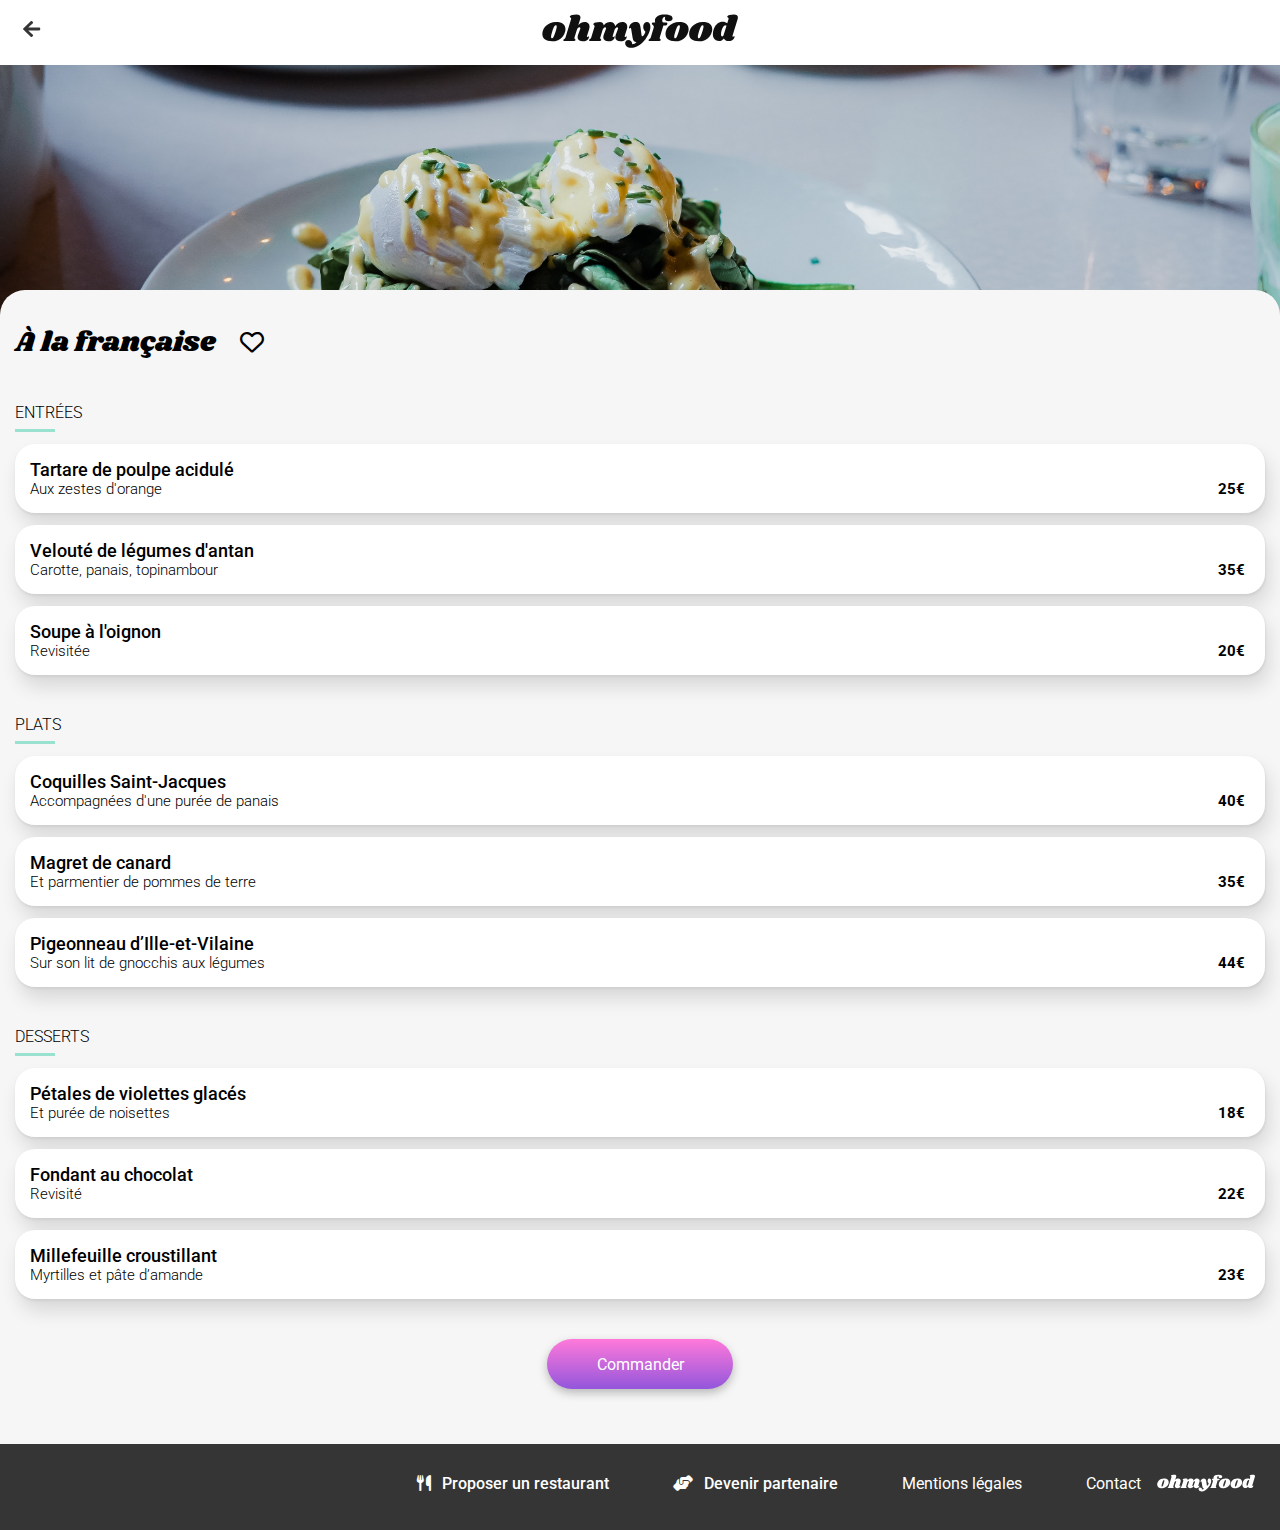
==== commit f1ecb7ba: "media queries" ====
--- a/A-la-française.html
+++ b/A-la-française.html
@@ -19,8 +19,10 @@
 
         <main>
 
+            <img class="header_img" src="Assets/images/restaurants/toa-heftiba-DQKerTsQwi0-unsplash.jpg" alt="">
+
             <section class="section__menu">
-                <img class="section__menu__img" src="Assets/images/restaurants/toa-heftiba-DQKerTsQwi0-unsplash.jpg" alt="">
+                
                 <div class="menu">
                     <div class="menu__title_container">
                         <h1>À la française</h1>
--- a/style.css
+++ b/style.css
@@ -7,6 +7,12 @@
 .header__restaurants__icon {
   position: absolute;
   left: 17px;
+}
+
+.header_img {
+  height: 276px;
+  object-fit: cover;
+  width: 100%;
 }
 
 .section__menu {
@@ -22,10 +28,6 @@
   margin-right: 24px;
   font-weight: 400;
   margin-bottom: 0px;
-}
-.section__menu__img {
-  object-fit: cover;
-  height: 275px;
 }
 
 .menu {
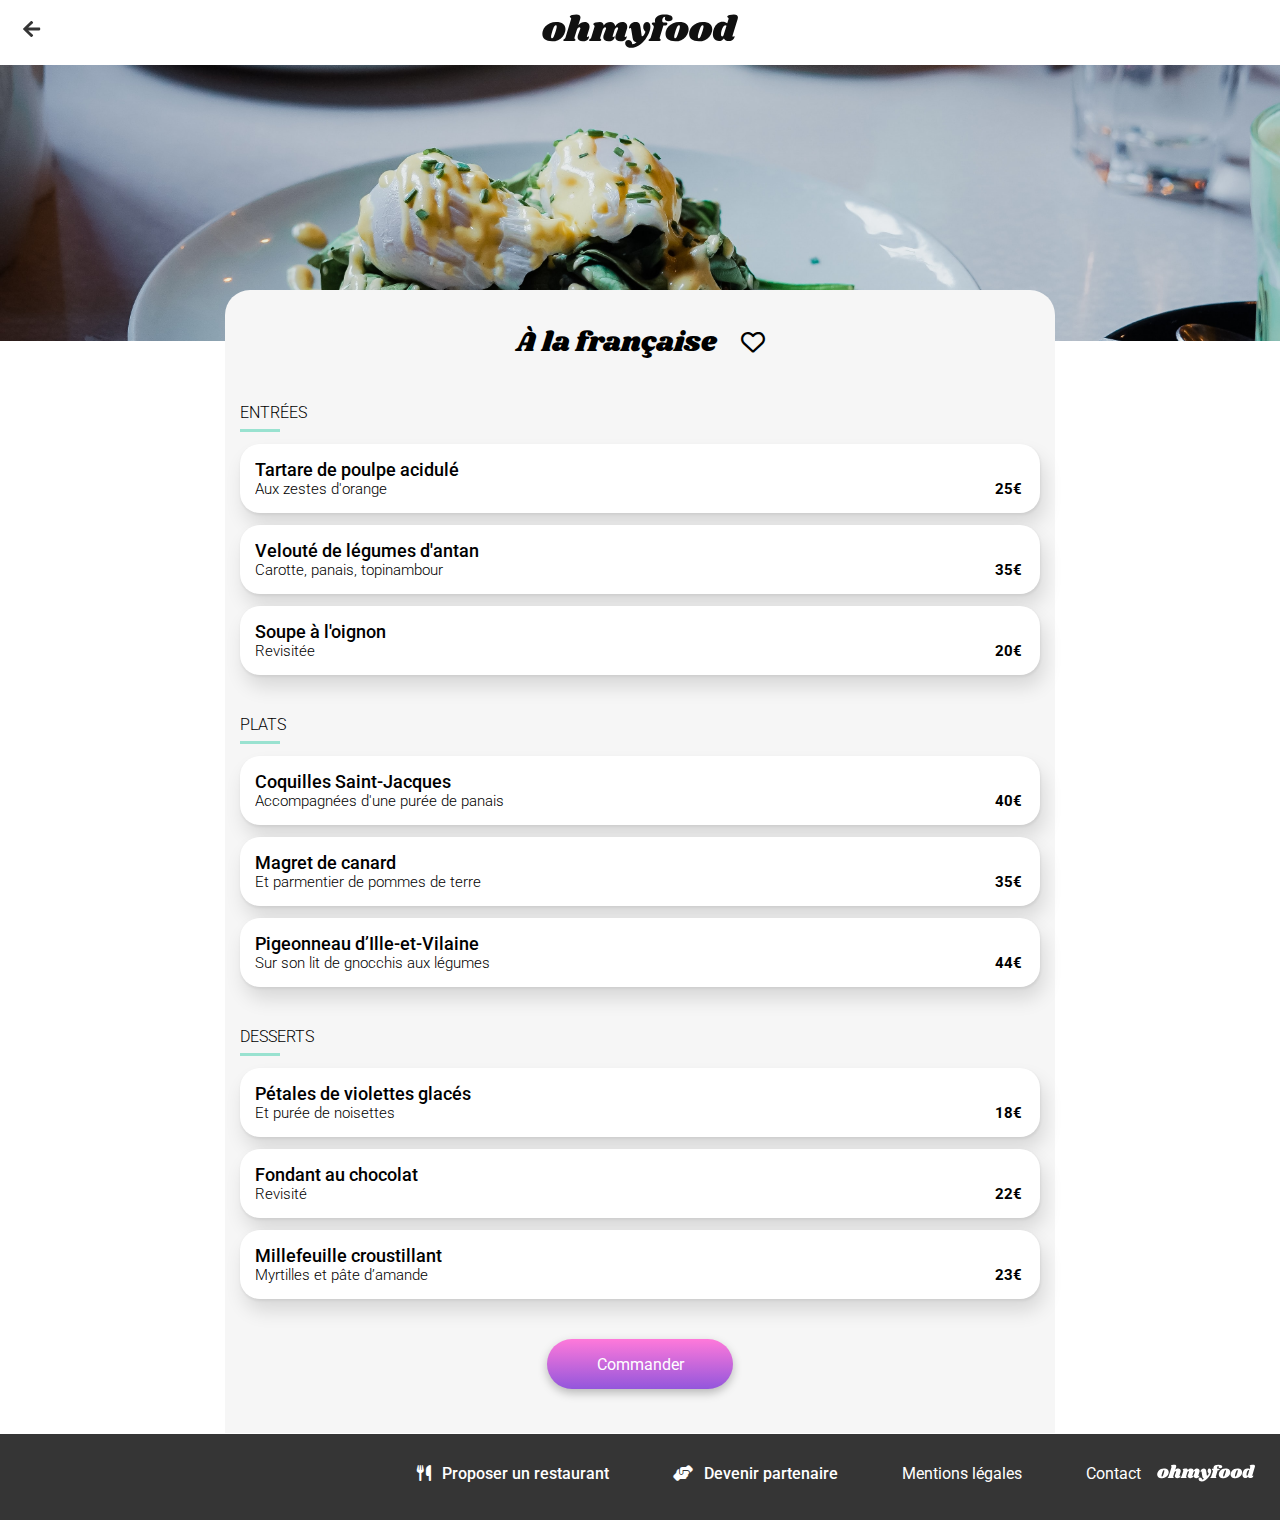
==== commit 3bb13d7b: "media queries" ====
--- a/A-la-française.html
+++ b/A-la-française.html
@@ -167,7 +167,7 @@
             </section>
         </main>
 
-        <footer class="footer">
+        <footer class="footer footer_page">
             <img src="Assets/images/logo/ohmyfood.svg" alt="logo Ohmyfood">
             <div class="footer__contain">
                 <p><i class="fa-solid fa-utensils"></i>Proposer un restaurant</p>
--- a/style.css
+++ b/style.css
@@ -18,8 +18,11 @@
 .section__menu {
   display: flex;
   flex-direction: column;
-  position: relative;
-  background-color: #F6F6F6;
+}
+@media screen and (min-width: 1024px) {
+  .section__menu {
+    align-items: center;
+  }
 }
 .section__menu h1 {
   font-family: "Shrikhand", cursive;
@@ -39,6 +42,23 @@
   display: flex;
   flex-direction: column;
   gap: 40px;
+  height: 1143px;
+}
+@media screen and (min-width: 1024px) {
+  .menu {
+    max-width: 1055px;
+    min-width: 800px;
+  }
+}
+@media screen and (min-width: 1330px) {
+  .menu {
+    width: 100%;
+  }
+}
+@media screen and (max-width: 338px) {
+  .menu {
+    height: 1181px;
+  }
 }
 .menu h2 {
   font-size: 16px;
@@ -55,6 +75,11 @@
   display: flex;
   align-items: baseline;
 }
+@media screen and (min-width: 1024px) {
+  .menu__title_container {
+    justify-content: center;
+  }
+}
 .menu__heart_container {
   position: relative;
   height: 24px;
@@ -187,6 +212,20 @@
   transform: scale(1.1);
   opacity: 0.8;
   box-shadow: 0px 4px 10px 0px rgba(0, 0, 0, 0.35);
+  transition: all 0.5s ease-in-out;
+}
+
+.height_special {
+  height: 1218px;
+}
+@media screen and (max-width: 344px) {
+  .height_special {
+    height: 1259px;
+  }
+}
+
+.footer_page {
+  margin-top: -54px;
 }
 
 @keyframes itemappear {
@@ -257,6 +296,7 @@
   font-size: 16px;
 }
 .section-1 .btn:hover {
+  transform: scale(1.1);
   opacity: 0.8;
   box-shadow: 0px 4px 10px 0px rgba(0, 0, 0, 0.35);
   transition: all 0.5s ease-in-out;
